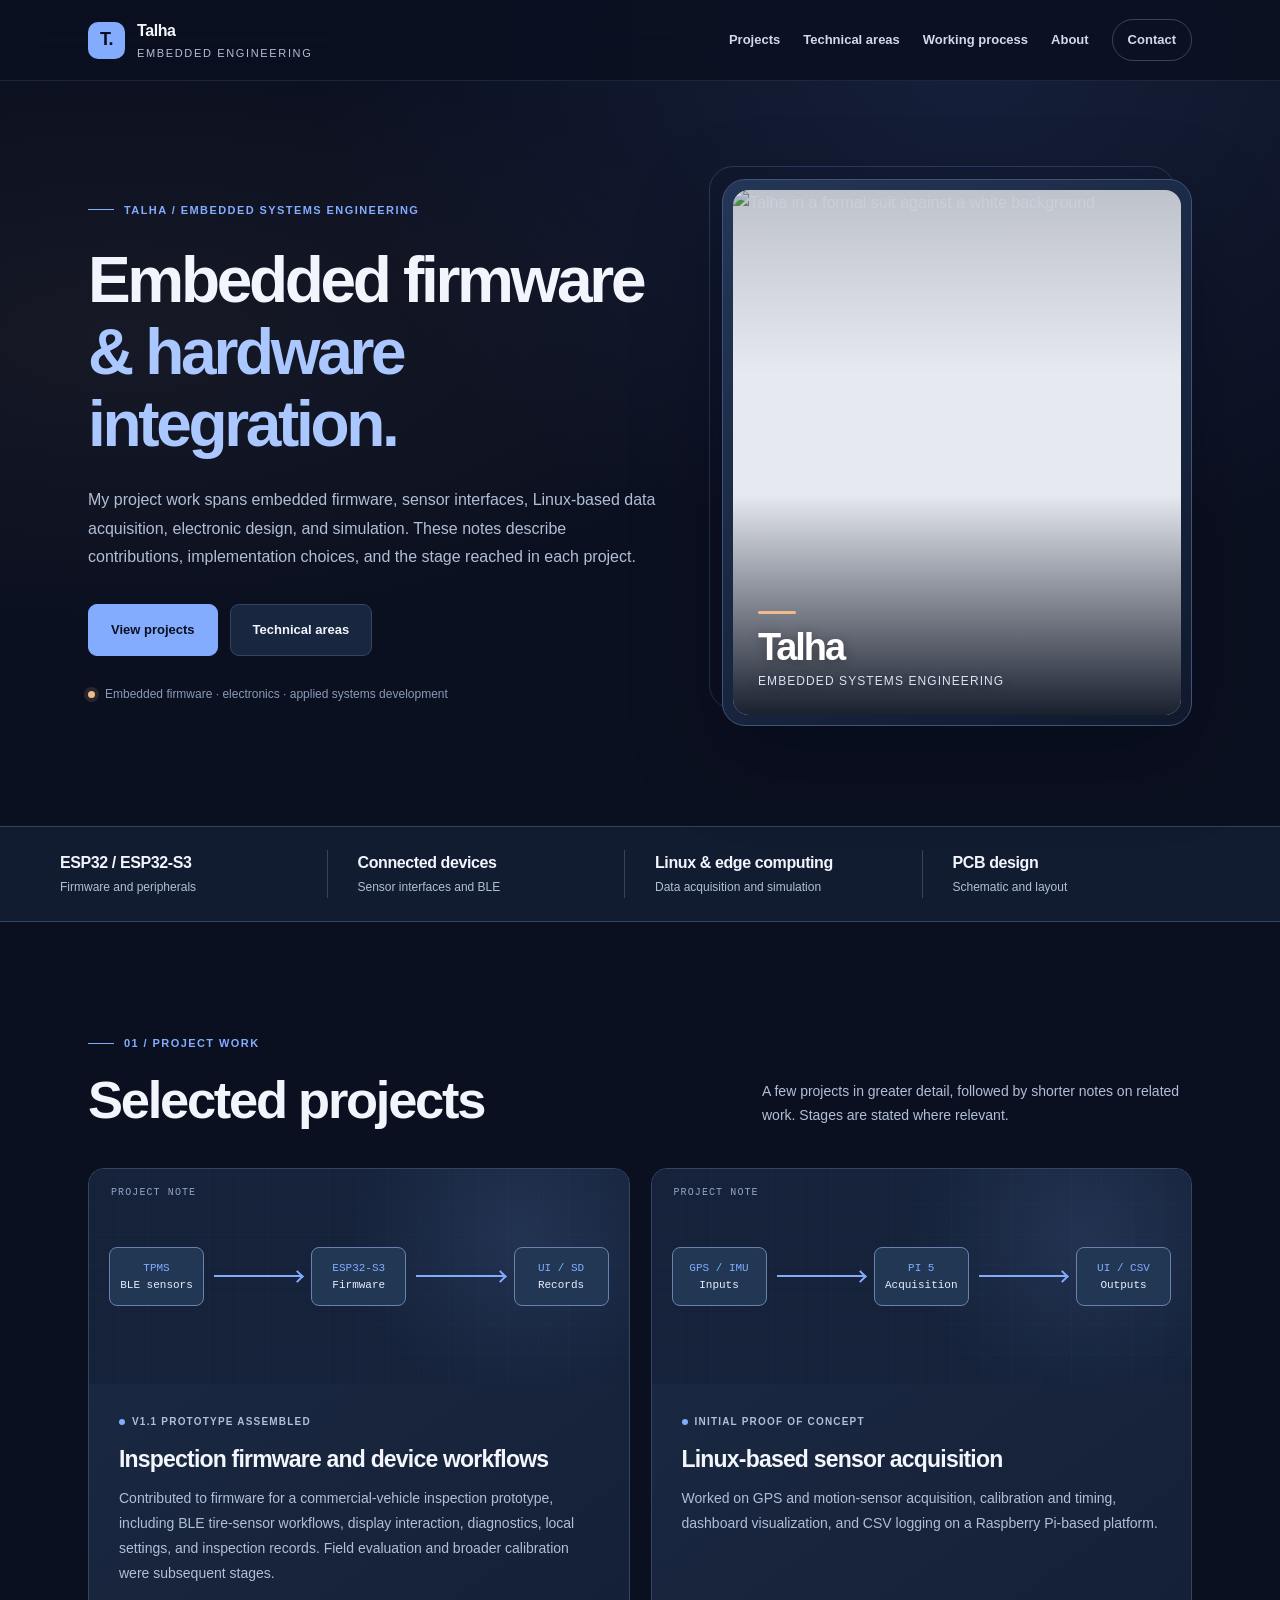
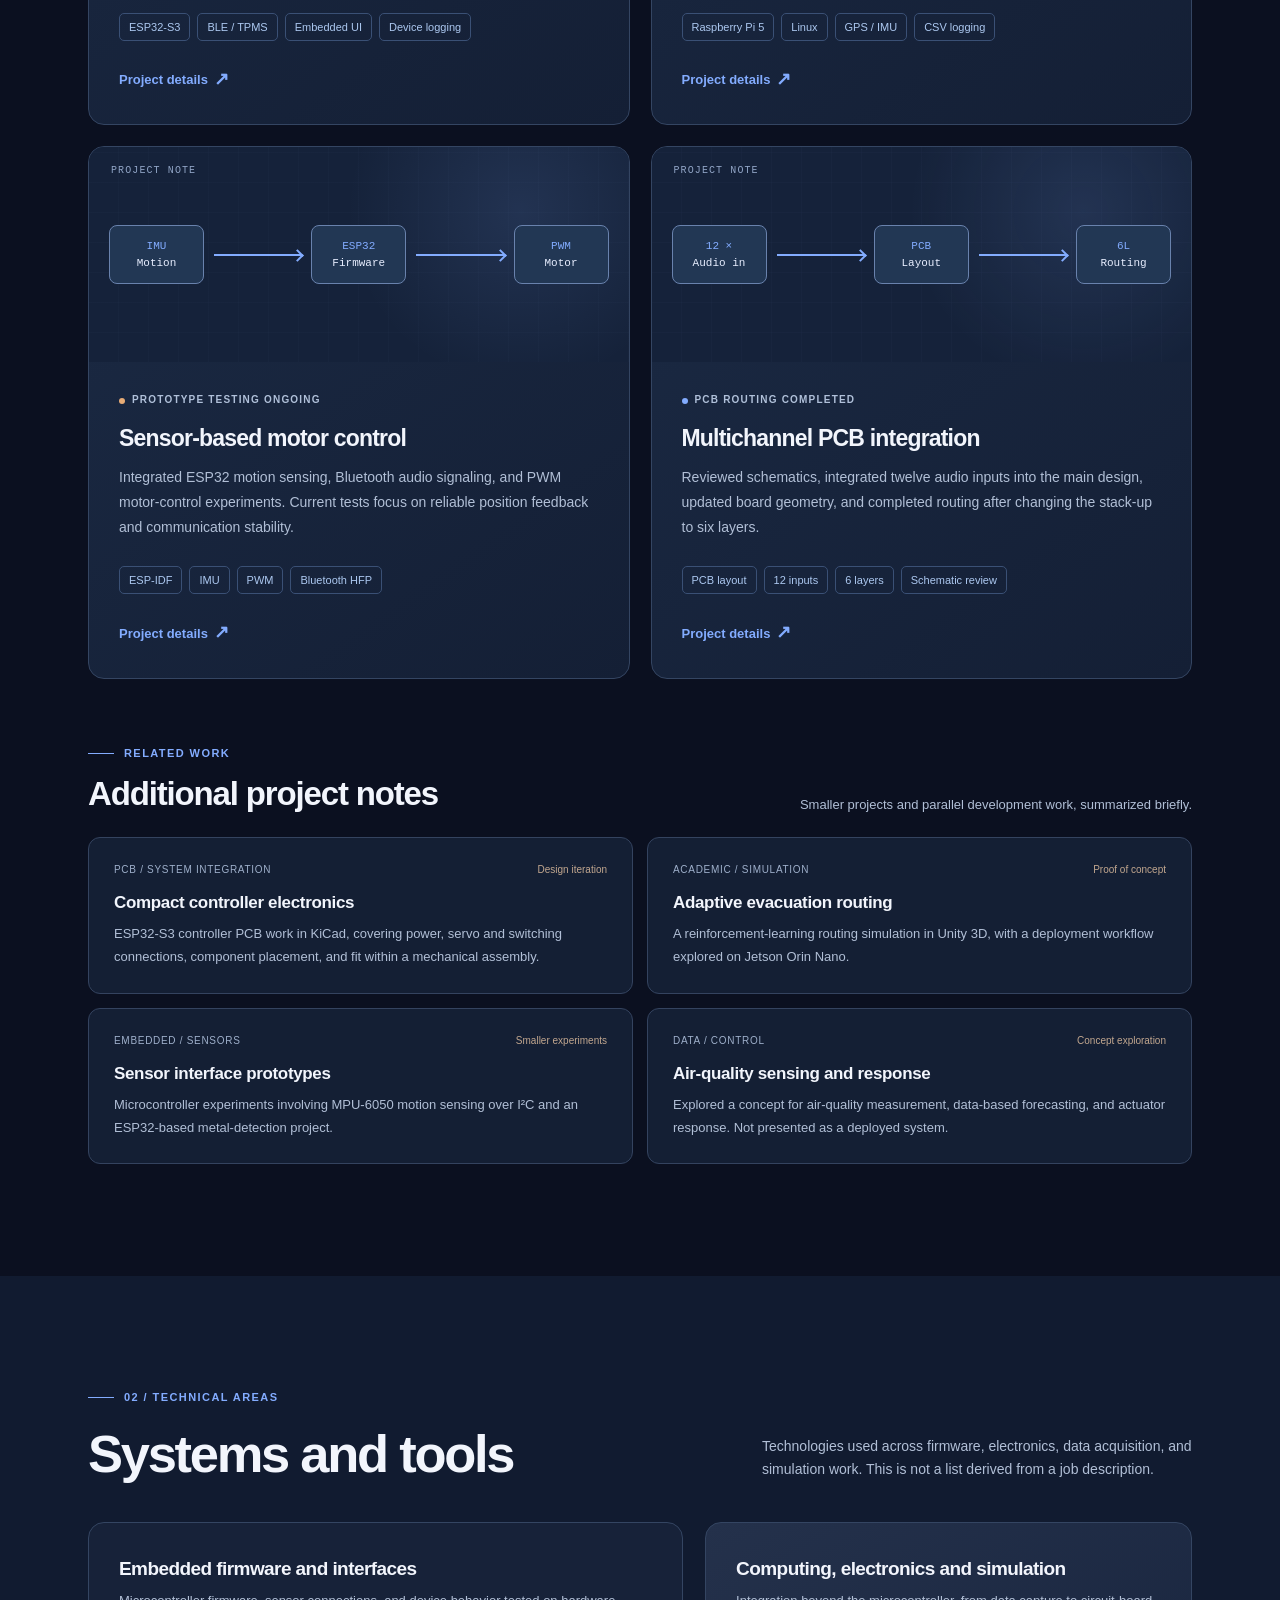
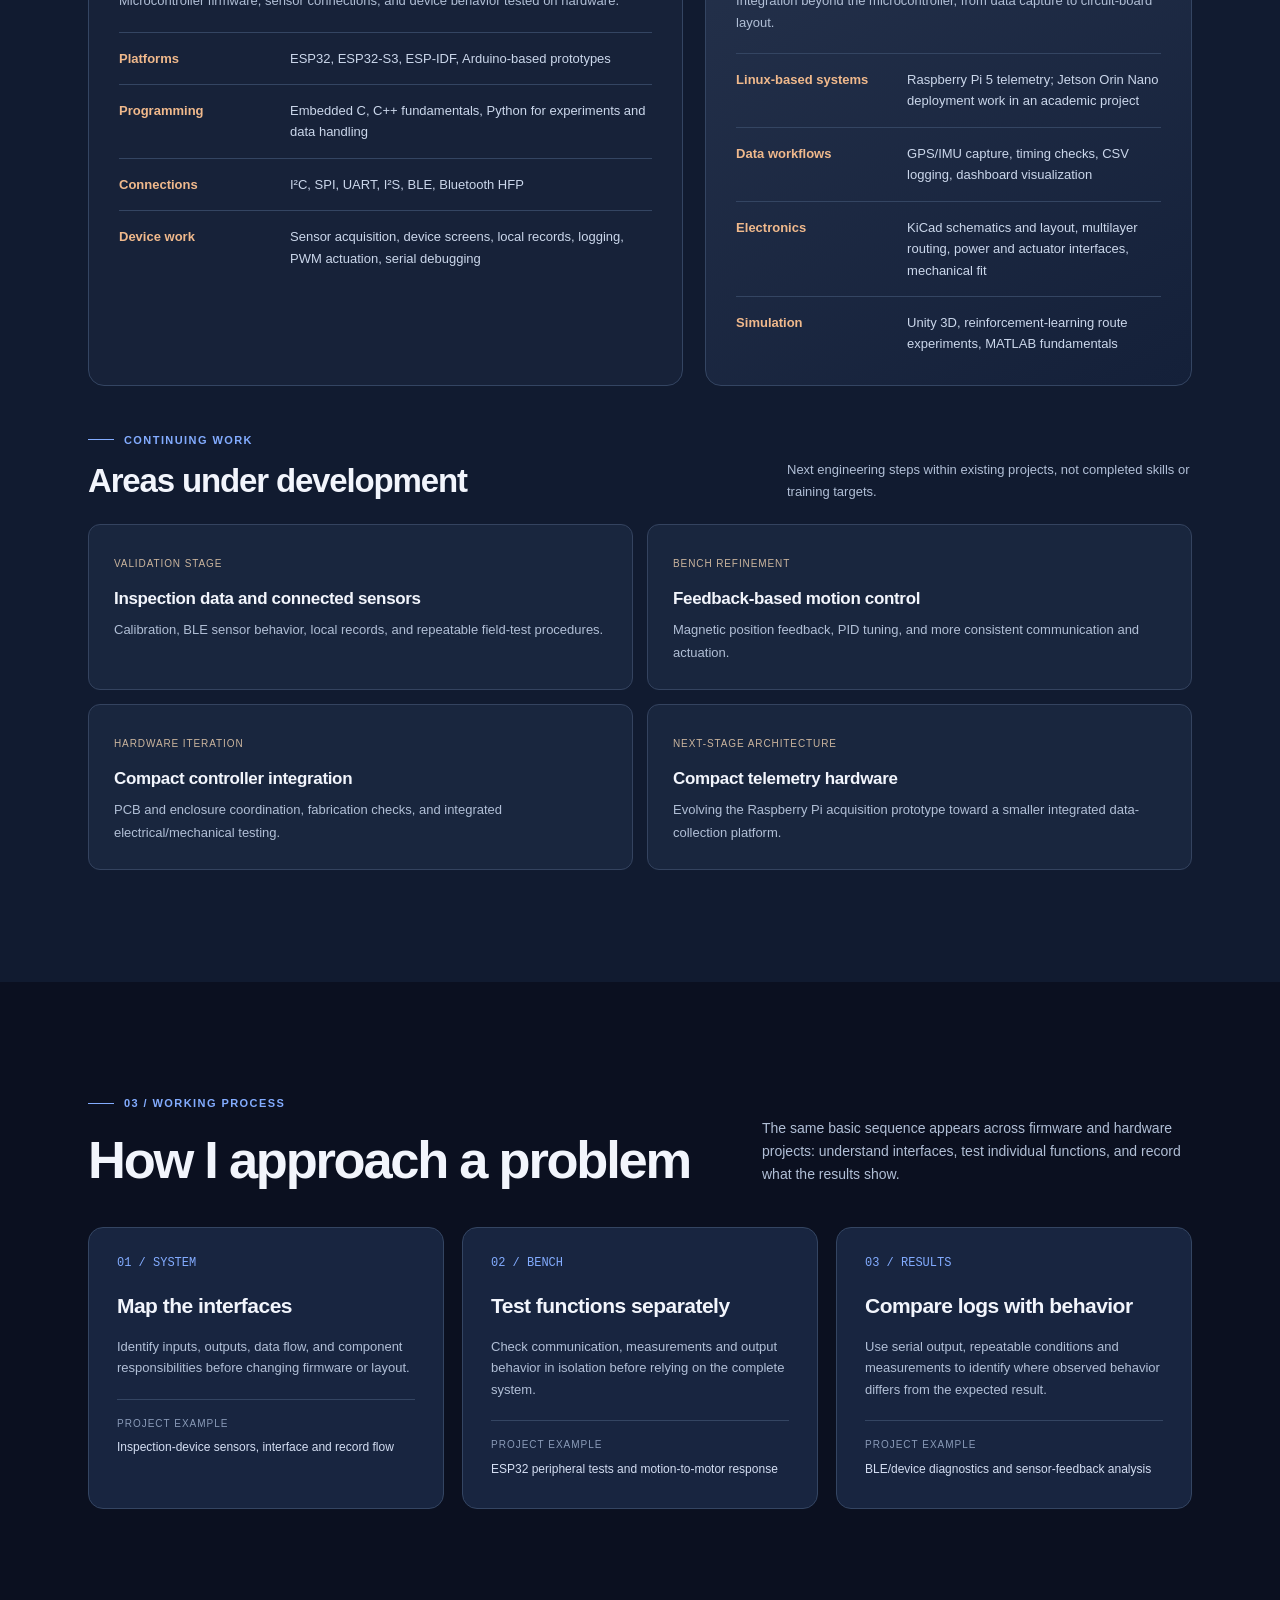
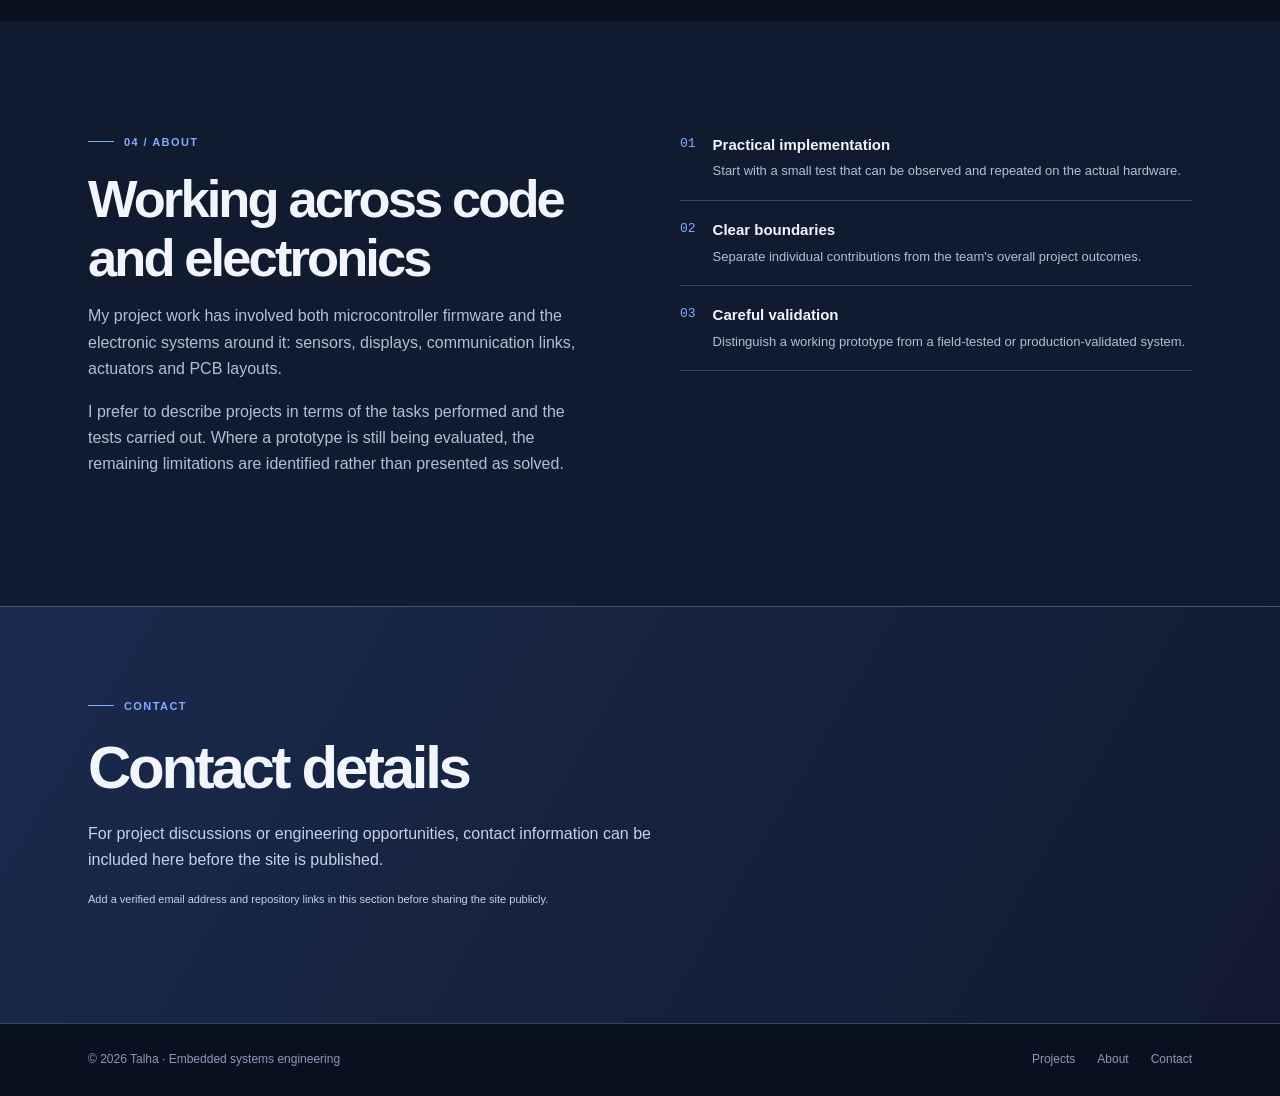
==== index.html @ 3db5d138 "Add files via upload" ====
<!DOCTYPE html><html lang="en"><head><meta charset="utf-8"/><meta name="viewport" content="width=device-width,initial-scale=1"/><meta name="theme-color" content="#0b1020"/><meta name="description" content="Selected project work in embedded firmware, connected sensing, electronics, telemetry, and simulation."/><title>Talha | Embedded Systems Engineering</title><link href="styles.css" rel="stylesheet"/><script defer src="script.js"></script></head><body><a class="skip-link" href="#main">Skip to content</a><header class="site-header"><nav class="container nav" aria-label="Main navigation">
  <a class="brand" href="index.html"><span class="brand-mark">T.</span><span>Talha <small>Embedded Engineering</small></span></a>
  <button class="menu-btn" aria-label="Toggle navigation" aria-expanded="false" data-menu-button>Menu ☰</button>
  <div class="nav-links" data-nav-links><a href="index.html#projects">Projects</a><a href="index.html#skills">Technical areas</a><a href="index.html#methods">Working process</a><a href="index.html#about">About</a><a class="nav-cta" href="index.html#contact">Contact</a></div>
</nav></header>
<main id="main">
<section class="hero"><div class="container hero-grid"><div class="hero-copy">
 <div class="eyebrow">Talha / Embedded Systems Engineering</div>
 <h1>Embedded firmware <em>&amp; hardware integration.</em></h1>
 <p>My project work spans embedded firmware, sensor interfaces, Linux-based data acquisition, electronic design, and simulation. These notes describe contributions, implementation choices, and the stage reached in each project.</p>
 <div class="hero-actions"><a class="btn btn-primary" href="#projects">View projects</a><a class="btn btn-secondary" href="#skills">Technical areas</a></div>
 <div class="hero-note">Embedded firmware · electronics · applied systems development</div>
</div><figure aria-label="Portrait of Talha" class="hero-portrait"><div class="hero-portrait-frame">
 <img alt="Talha in a formal suit against a white background" decoding="async" fetchpriority="high" height="1254" src="assets/talha-portrait.webp" width="1254"/>
 <figcaption class="hero-portrait-caption"><span aria-hidden="true" class="hero-portrait-rule"></span><span class="hero-portrait-name">Talha</span><span class="hero-portrait-role">Embedded Systems Engineering</span></figcaption>
</div></figure></div></section>
<section class="strip"><div class="container strip-grid">
 <div><strong>ESP32 / ESP32-S3</strong>Firmware and peripherals</div>
 <div><strong>Connected devices</strong>Sensor interfaces and BLE</div>
 <div><strong>Linux &amp; edge computing</strong>Data acquisition and simulation</div>
 <div><strong>PCB design</strong>Schematic and layout</div>
</div></section>
<section class="section" id="projects"><div class="container"><div class="section-heading"><div><div class="eyebrow">01 / Project work</div><h2 class="section-title">Selected projects</h2></div><p class="section-intro">A few projects in greater detail, followed by shorter notes on related work. Stages are stated where relevant.</p></div><div class="project-grid">
<article class="project-card"><div class="project-art" aria-hidden="true"><div class="art-flow"><div class="node"><b>TPMS</b>BLE sensors</div><div class="wire"></div><div class="node"><b>ESP32-S3</b>Firmware</div><div class="wire"></div><div class="node"><b>UI / SD</b>Records</div></div></div><div class="project-content"><div class="status done">V1.1 prototype assembled</div><h3>Inspection firmware and device workflows</h3><p>Contributed to firmware for a commercial-vehicle inspection prototype, including BLE tire-sensor workflows, display interaction, diagnostics, local settings, and inspection records. Field evaluation and broader calibration were subsequent stages.</p><div class="tags"><span>ESP32-S3</span><span>BLE / TPMS</span><span>Embedded UI</span><span>Device logging</span></div><a class="project-link" href="project-01.html">Project details</a></div></article><article class="project-card"><div class="project-art" aria-hidden="true"><div class="art-flow"><div class="node"><b>GPS / IMU</b>Inputs</div><div class="wire"></div><div class="node"><b>PI 5</b>Acquisition</div><div class="wire"></div><div class="node"><b>UI / CSV</b>Outputs</div></div></div><div class="project-content"><div class="status done">Initial proof of concept</div><h3>Linux-based sensor acquisition</h3><p>Worked on GPS and motion-sensor acquisition, calibration and timing, dashboard visualization, and CSV logging on a Raspberry Pi-based platform.</p><div class="tags"><span>Raspberry Pi 5</span><span>Linux</span><span>GPS / IMU</span><span>CSV logging</span></div><a class="project-link" href="project-02.html">Project details</a></div></article><article class="project-card"><div class="project-art" aria-hidden="true"><div class="art-flow"><div class="node"><b>IMU</b>Motion</div><div class="wire"></div><div class="node"><b>ESP32</b>Firmware</div><div class="wire"></div><div class="node"><b>PWM</b>Motor</div></div></div><div class="project-content"><div class="status">Prototype testing ongoing</div><h3>Sensor-based motor control</h3><p>Integrated ESP32 motion sensing, Bluetooth audio signaling, and PWM motor-control experiments. Current tests focus on reliable position feedback and communication stability.</p><div class="tags"><span>ESP-IDF</span><span>IMU</span><span>PWM</span><span>Bluetooth HFP</span></div><a class="project-link" href="project-03.html">Project details</a></div></article><article class="project-card"><div class="project-art" aria-hidden="true"><div class="art-flow"><div class="node"><b>12 ×</b>Audio in</div><div class="wire"></div><div class="node"><b>PCB</b>Layout</div><div class="wire"></div><div class="node"><b>6L</b>Routing</div></div></div><div class="project-content"><div class="status done">PCB routing completed</div><h3>Multichannel PCB integration</h3><p>Reviewed schematics, integrated twelve audio inputs into the main design, updated board geometry, and completed routing after changing the stack-up to six layers.</p><div class="tags"><span>PCB layout</span><span>12 inputs</span><span>6 layers</span><span>Schematic review</span></div><a class="project-link" href="project-04.html">Project details</a></div></article></div>
<div class="other-work-heading">
  <div><div class="eyebrow">Related work</div><h3>Additional project notes</h3></div>
  <p>Smaller projects and parallel development work, summarized briefly.</p>
</div>
<div class="other-work-grid">
  <article class="other-work-card"><div class="other-top"><span>PCB / SYSTEM INTEGRATION</span><span>Design iteration</span></div><h4>Compact controller electronics</h4><p>ESP32-S3 controller PCB work in KiCad, covering power, servo and switching connections, component placement, and fit within a mechanical assembly.</p></article>
  <article class="other-work-card"><div class="other-top"><span>ACADEMIC / SIMULATION</span><span>Proof of concept</span></div><h4>Adaptive evacuation routing</h4><p>A reinforcement-learning routing simulation in Unity 3D, with a deployment workflow explored on Jetson Orin Nano.</p></article>
  <article class="other-work-card"><div class="other-top"><span>EMBEDDED / SENSORS</span><span>Smaller experiments</span></div><h4>Sensor interface prototypes</h4><p>Microcontroller experiments involving MPU-6050 motion sensing over I²C and an ESP32-based metal-detection project.</p></article>
  <article class="other-work-card"><div class="other-top"><span>DATA / CONTROL</span><span>Concept exploration</span></div><h4>Air-quality sensing and response</h4><p>Explored a concept for air-quality measurement, data-based forecasting, and actuator response. Not presented as a deployed system.</p></article>
</div></div></section>
<section class="section alt" id="skills"><div class="container">
<div class="section-heading"><div><div class="eyebrow">02 / Technical areas</div><h2 class="section-title">Systems and tools</h2></div><p class="section-intro">Technologies used across firmware, electronics, data acquisition, and simulation work. This is not a list derived from a job description.</p></div>
<div class="skill-layout">
  <div class="skill-panel"><h3>Embedded firmware and interfaces</h3><p>Microcontroller firmware, sensor connections, and device behavior tested on hardware.</p><div class="skill-rows">
    <div class="skill-row"><div class="skill-label">Platforms</div><div class="skill-desc">ESP32, ESP32-S3, ESP-IDF, Arduino-based prototypes</div></div>
    <div class="skill-row"><div class="skill-label">Programming</div><div class="skill-desc">Embedded C, C++ fundamentals, Python for experiments and data handling</div></div>
    <div class="skill-row"><div class="skill-label">Connections</div><div class="skill-desc">I²C, SPI, UART, I²S, BLE, Bluetooth HFP</div></div>
    <div class="skill-row"><div class="skill-label">Device work</div><div class="skill-desc">Sensor acquisition, device screens, local records, logging, PWM actuation, serial debugging</div></div>
  </div></div>
  <div class="skill-panel accent"><h3>Computing, electronics and simulation</h3><p>Integration beyond the microcontroller, from data capture to circuit-board layout.</p><div class="skill-rows">
    <div class="skill-row"><div class="skill-label">Linux-based systems</div><div class="skill-desc">Raspberry Pi 5 telemetry; Jetson Orin Nano deployment work in an academic project</div></div>
    <div class="skill-row"><div class="skill-label">Data workflows</div><div class="skill-desc">GPS/IMU capture, timing checks, CSV logging, dashboard visualization</div></div>
    <div class="skill-row"><div class="skill-label">Electronics</div><div class="skill-desc">KiCad schematics and layout, multilayer routing, power and actuator interfaces, mechanical fit</div></div>
    <div class="skill-row"><div class="skill-label">Simulation</div><div class="skill-desc">Unity 3D, reinforcement-learning route experiments, MATLAB fundamentals</div></div>
  </div></div>
</div>
<div class="focus-heading"><div><div class="eyebrow">Continuing work</div><h3>Areas under development</h3></div><p>Next engineering steps within existing projects, not completed skills or training targets.</p></div>
<div class="focus-grid">
  <div class="focus-item"><span class="focus-state">Validation stage</span><h4>Inspection data and connected sensors</h4><p>Calibration, BLE sensor behavior, local records, and repeatable field-test procedures.</p></div>
  <div class="focus-item"><span class="focus-state">Bench refinement</span><h4>Feedback-based motion control</h4><p>Magnetic position feedback, PID tuning, and more consistent communication and actuation.</p></div>
  <div class="focus-item"><span class="focus-state">Hardware iteration</span><h4>Compact controller integration</h4><p>PCB and enclosure coordination, fabrication checks, and integrated electrical/mechanical testing.</p></div>
  <div class="focus-item"><span class="focus-state">Next-stage architecture</span><h4>Compact telemetry hardware</h4><p>Evolving the Raspberry Pi acquisition prototype toward a smaller integrated data-collection platform.</p></div>
</div>
</div></section>
<section class="section" id="methods"><div class="container"><div class="section-heading"><div><div class="eyebrow">03 / Working process</div><h2 class="section-title">How I approach a problem</h2></div><p class="section-intro">The same basic sequence appears across firmware and hardware projects: understand interfaces, test individual functions, and record what the results show.</p></div><div class="roadmap">
<article class="roadmap-card"><div class="step">01 / SYSTEM</div><h3>Map the interfaces</h3><p>Identify inputs, outputs, data flow, and component responsibilities before changing firmware or layout.</p><div class="deliverable"><span>Project example</span>Inspection-device sensors, interface and record flow</div></article>
<article class="roadmap-card"><div class="step">02 / BENCH</div><h3>Test functions separately</h3><p>Check communication, measurements and output behavior in isolation before relying on the complete system.</p><div class="deliverable"><span>Project example</span>ESP32 peripheral tests and motion-to-motor response</div></article>
<article class="roadmap-card"><div class="step">03 / RESULTS</div><h3>Compare logs with behavior</h3><p>Use serial output, repeatable conditions and measurements to identify where observed behavior differs from the expected result.</p><div class="deliverable"><span>Project example</span>BLE/device diagnostics and sensor-feedback analysis</div></article>
</div></div></section>
<section class="section alt" id="about"><div class="container about-grid"><div><div class="eyebrow">04 / About</div><h2 class="section-title">Working across code and electronics</h2><p>My project work has involved both microcontroller firmware and the electronic systems around it: sensors, displays, communication links, actuators and PCB layouts.</p><p>I prefer to describe projects in terms of the tasks performed and the tests carried out. Where a prototype is still being evaluated, the remaining limitations are identified rather than presented as solved.</p></div><div class="principles">
<div class="principle"><div class="number">01</div><div><h4>Practical implementation</h4><p>Start with a small test that can be observed and repeated on the actual hardware.</p></div></div>
<div class="principle"><div class="number">02</div><div><h4>Clear boundaries</h4><p>Separate individual contributions from the team's overall project outcomes.</p></div></div>
<div class="principle"><div class="number">03</div><div><h4>Careful validation</h4><p>Distinguish a working prototype from a field-tested or production-validated system.</p></div></div>
</div></div></section>
<section class="contact" id="contact"><div class="container contact-inner"><div><div class="eyebrow">Contact</div><h2>Contact details</h2><p>For project discussions or engineering opportunities, contact information can be included here before the site is published.</p><p class="fineprint">Add a verified email address and repository links in this section before sharing the site publicly.</p></div></div></section>
</main>
<footer class="site-footer"><div class="container footer-grid"><span>© <span id="year">2026</span> Talha · Embedded systems engineering</span><div class="footer-links"><a href="index.html#projects">Projects</a><a href="index.html#about">About</a><a href="index.html#contact">Contact</a></div></div></footer><script>document.getElementById('year').textContent=new Date().getFullYear()</script></body></html>
---- styles.css ----
:root{--bg:#0b1020;--bg2:#10182b;--panel:#172239;--panel2:#1d2b44;--border:#344562;--ink:#f2f5fc;--muted:#b1bfd6;--soft:#899ab7;--accent:#83acff;--accent2:#f0b98c;--warm:#e8ac76;--max:1160px;--radius:18px;--shadow:0 25px 70px rgba(0,0,0,.22)}*{box-sizing:border-box}html{scroll-behavior:smooth}body{margin:0;background:var(--bg);color:var(--ink);font-family:Inter,ui-sans-serif,-apple-system,BlinkMacSystemFont,'Segoe UI',sans-serif;line-height:1.65;-webkit-font-smoothing:antialiased}body:before{content:"";position:absolute;top:0;left:0;width:100%;height:840px;background:radial-gradient(ellipse at 80% 8%,rgba(131,172,255,.10),transparent 45%),radial-gradient(ellipse at 5% 35%,rgba(240,185,140,.05),transparent 40%);pointer-events:none}a{color:inherit;text-decoration:none}a:hover{color:var(--accent)}button{font:inherit}::selection{background:#83acff;color:#0b1020}.container{max-width:var(--max);padding:0 28px;margin:auto}.skip-link{position:absolute;left:16px;top:-50px;background:var(--accent);color:var(--bg);padding:8px 12px;z-index:50}.skip-link:focus{top:12px}.site-header{position:sticky;top:0;z-index:20;backdrop-filter:blur(20px);background:rgba(11,16,32,.88);border-bottom:1px solid rgba(120,155,160,.16)}.nav{display:flex;align-items:center;justify-content:space-between;min-height:80px;gap:20px}.brand{display:inline-flex;gap:12px;align-items:center;font-weight:700;letter-spacing:-.025em}.brand-mark{width:37px;height:37px;background:var(--accent);color:var(--bg);border-radius:10px;display:grid;place-items:center;font-size:18px;font-weight:800}.brand small{display:block;font-size:11px;color:var(--muted);text-transform:uppercase;letter-spacing:.15em;font-weight:500}.nav-links{display:flex;align-items:center;gap:30px;color:#cfdaed;font-size:13px;font-weight:600}.nav-links a{position:relative}.nav-links a::after{content:"";position:absolute;bottom:-7px;left:0;width:0;height:1px;background:var(--accent);transition:.2s}.nav-links a:hover::after{width:100%}.nav-cta{padding:9px 15px!important;border:1px solid var(--border);border-radius:50px}.nav-cta:after{display:none}.menu-btn{display:none;background:none;color:var(--ink);border:1px solid var(--border);border-radius:9px;padding:8px 12px}.eyebrow{display:flex;gap:10px;align-items:center;color:var(--accent);font-size:11px;letter-spacing:.19em;text-transform:uppercase;font-weight:800}.eyebrow:before{content:"";height:1px;width:26px;background:var(--accent)}.hero{padding:108px 0 104px;position:relative}.hero-grid{display:grid;grid-template-columns:1.12fr .88fr;gap:58px;align-items:center}.hero h1{font-size:clamp(48px,6.2vw,78px);line-height:1.08;letter-spacing:-.068em;margin:25px 0}.hero h1 em{font-style:normal;color:var(--accent)}.hero p{font-size:17px;max-width:600px;color:var(--muted);line-height:1.85}.hero-actions{display:flex;gap:12px;flex-wrap:wrap;margin-top:32px}.btn{display:inline-flex;align-items:center;justify-content:center;gap:11px;padding:14px 22px;border-radius:9px;font-size:13px;font-weight:750;border:1px solid var(--border);transition:transform .2s,background .2s,color .2s;cursor:pointer}.btn:hover{transform:translateY(-2px)}.btn-primary{background:var(--accent);color:#0b1020;border-color:var(--accent)}.btn-primary:hover{background:#abc6ff;color:#0b1020}.btn-secondary{color:var(--ink);background:#192640}.btn-secondary:hover{background:#263653;color:var(--ink)}.hero-note{color:var(--soft);font-size:12px;margin-top:29px;display:flex;gap:10px;align-items:center}.pulse-dot{height:7px;width:7px;background:var(--accent);border-radius:50%;box-shadow:0 0 0 5px rgba(131,172,255,.09)}.console{border:1px solid #354764;background:linear-gradient(145deg,#1a2944,#0d1528);border-radius:18px;overflow:hidden;box-shadow:var(--shadow);transform:rotate(1.3deg)}.console-bar{display:flex;align-items:center;justify-content:space-between;padding:13px 18px;border-bottom:1px solid #293b58;color:#9eaecc;font-size:11px;letter-spacing:.06em}.console-dots{display:flex;gap:6px}.console-dots span{display:block;width:7px;height:7px;border-radius:50%;background:#556681}.console-dots span:first-child{background:#efaa99}.console-dots span:nth-child(2){background:#eacb8a}.console-dots span:last-child{background:#87c2f4}.console-body{padding:27px 26px 30px;font-family:'SFMono-Regular',Consolas,'Liberation Mono',monospace;font-size:12px;line-height:2.1;color:#d0e5e1;min-height:365px}.console-body .green{color:var(--accent)}.console-body .blue{color:var(--accent2)}.console-body .dim{color:#8499bb}.signal{height:80px;width:100%;margin-top:18px}.signal path{fill:none;stroke:#83acff;stroke-width:2;stroke-linecap:round;stroke-linejoin:round;stroke-dasharray:600;stroke-dashoffset:0}.console-footer{font:11px 'SFMono-Regular',Consolas,monospace;color:var(--muted);border-top:1px solid #293b58;padding:15px 24px}.strip{border-top:1px solid var(--border);border-bottom:1px solid var(--border);background:#111c31}.strip-grid{display:grid;grid-template-columns:repeat(4,1fr);padding:23px 0;gap:30px}.strip-grid div{font-size:12px;color:var(--muted);border-right:1px solid var(--border)}.strip-grid div:last-child{border:0}.strip-grid strong{display:block;color:var(--ink);font-size:16px;letter-spacing:-.025em;margin-bottom:2px}.section{padding:112px 0}.section.alt{background:#111b30}.section-heading{display:flex;justify-content:space-between;gap:24px;align-items:end;margin-bottom:38px}.section-title{font-size:clamp(35px,4.1vw,53px);line-height:1.13;letter-spacing:-.055em;margin:18px 0 0}.section-intro{max-width:430px;color:var(--muted);font-size:14px;margin:0 0 3px}.project-grid{display:grid;grid-template-columns:repeat(2,1fr);gap:21px}.project-card{background:linear-gradient(145deg,#1b2a44,#141f35);border:1px solid var(--border);border-radius:16px;overflow:hidden;display:flex;flex-direction:column;min-width:0;transition:transform .25s,border-color .25s}.project-card:hover{border-color:#809dd0;transform:translateY(-4px)}.project-art{height:215px;padding:20px;display:flex;flex-direction:column;justify-content:center;align-items:center;position:relative;overflow:hidden;background:radial-gradient(circle at 80% 30%,rgba(131,172,255,.09),transparent 35%),repeating-linear-gradient(0deg,transparent 0px,transparent 29px,rgba(160,207,194,.04) 30px),repeating-linear-gradient(90deg,transparent 0px,transparent 29px,rgba(160,207,194,.04) 30px),#15223a}.project-art:after{content:'CASE STUDY';position:absolute;top:18px;left:22px;font:10px Consolas,monospace;letter-spacing:.16em;color:#91a5c6}.art-flow{display:flex;align-items:center;gap:10px;justify-content:center;width:100%}.node{min-width:95px;padding:14px 10px;background:#223754;border:1px solid #6982ad;border-radius:8px;color:#e8eeff;text-align:center;font:11px Consolas,monospace}.node b{display:block;color:var(--accent);margin-bottom:5px;font-weight:500}.wire{flex:1;height:2px;min-width:20px;background:var(--accent);position:relative}.wire:after{content:'';position:absolute;right:-1px;top:-3px;width:7px;height:7px;transform:rotate(45deg);border-right:2px solid var(--accent);border-top:2px solid var(--accent)}.node-stack{display:flex;flex-direction:column;gap:10px;align-items:center}.project-content{padding:30px;flex:1;display:flex;flex-direction:column}.status{display:inline-flex;align-items:center;gap:7px;font-size:10px;font-weight:700;letter-spacing:.12em;text-transform:uppercase;color:#b0c0d9}.status:before{content:'';height:6px;width:6px;background:var(--warm);border-radius:50%}.status.done:before{background:var(--accent)}.project-content h3{font-size:24px;letter-spacing:-.035em;line-height:1.25;margin:15px 0 12px}.project-content p{font-size:14px;color:var(--muted);line-height:1.8;margin:0 0 17px}.tags{display:flex;flex-wrap:wrap;gap:7px;margin-top:auto;padding-top:9px}.tags span{font-size:11px;border:1px solid #3a5075;color:#acc8f0;padding:4px 9px;border-radius:5px}.project-link{display:inline-flex;align-items:center;gap:6px;font-size:13px;font-weight:750;color:var(--accent);margin-top:24px}.project-link:after{content:'↗';font-size:18px}.skill-layout{display:grid;grid-template-columns:1.1fr .9fr;gap:22px}.skill-panel{background:var(--panel);border:1px solid var(--border);border-radius:16px;padding:30px}.skill-panel h3{font-size:19px;letter-spacing:-.03em;margin:0 0 6px}.skill-panel p{color:var(--muted);font-size:13px;margin:0 0 20px}.skill-rows{display:grid;gap:15px}.skill-row{display:grid;grid-template-columns:155px 1fr;gap:16px;padding-top:15px;border-top:1px solid var(--border);font-size:13px}.skill-row .skill-label{color:var(--accent2);font-weight:650}.skill-row .skill-desc{color:#cbd7eb}.skill-panel.accent{background:linear-gradient(150deg,#24314b,#142039)}.skill-panel.accent .skill-rows{margin-top:14px}.notice{background:#222d48;border-left:2px solid var(--accent2);padding:16px 18px;color:#c0cce2;font-size:13px;line-height:1.75;margin-top:22px}.roadmap{display:grid;grid-template-columns:repeat(3,1fr);gap:18px}.roadmap-card{border:1px solid var(--border);border-radius:15px;padding:28px;background:#182540}.roadmap-card .step{font:12px Consolas,monospace;color:var(--accent);padding-bottom:19px}.roadmap-card h3{font-size:21px;margin:0 0 12px;letter-spacing:-.025em}.roadmap-card p{color:var(--muted);font-size:13px;margin:0 0 20px}.deliverable{border-top:1px solid var(--border);padding-top:16px;font-size:12px;color:#d4def2}.deliverable span{display:block;color:var(--soft);font-size:10px;letter-spacing:.1em;text-transform:uppercase;margin-bottom:6px}.roadmap-note{font-size:12px;color:var(--muted);margin-top:18px}.about-grid{display:grid;grid-template-columns:1fr 1fr;gap:80px;align-items:start}.about-grid p{color:var(--muted)}.principles{display:grid;gap:17px}.principle{display:flex;gap:17px;padding-bottom:18px;border-bottom:1px solid var(--border)}.principle .number{font:13px Consolas,monospace;color:var(--accent);padding-top:3px}.principle h4{margin:0 0 3px;font-size:15px}.principle p{margin:0;font-size:13px;color:var(--muted)}.contact{padding:90px 0 104px;background:linear-gradient(130deg,#202d4c,#101a30);border-top:1px solid #425576}.contact-inner{display:flex;justify-content:space-between;align-items:end;gap:40px}.contact h2{font-size:clamp(38px,5vw,60px);line-height:1.1;letter-spacing:-.055em;max-width:660px;margin:20px 0}.contact p{color:#c4d2e9;max-width:610px}.contact-actions{display:flex;gap:12px;flex-wrap:wrap}.site-footer{border-top:1px solid var(--border);padding:26px 0;color:var(--soft);font-size:12px}.footer-grid{display:flex;justify-content:space-between;gap:20px}.footer-links{display:flex;gap:22px}.fineprint{font-size:11px;color:#91a2bf}.breadcrumbs{font-size:12px;padding-top:42px;color:var(--muted)}.breadcrumbs a{color:var(--accent)}.case-hero{padding:45px 0 54px;border-bottom:1px solid var(--border)}.case-hero h1{font-size:clamp(42px,6vw,72px);max-width:900px;line-height:1.08;letter-spacing:-.065em;margin:22px 0}.case-hero .lede{max-width:740px;color:var(--muted);font-size:18px}.case-meta{display:flex;gap:32px;flex-wrap:wrap;margin-top:30px}.case-meta div{border-left:1px solid #536b93;padding-left:14px}.case-meta small{font-size:10px;letter-spacing:.14em;color:var(--soft);text-transform:uppercase;display:block}.case-meta strong{font-size:13px;display:block;font-weight:600;margin-top:3px}.case-body{display:grid;grid-template-columns:minmax(0,1fr) 290px;gap:66px;padding-top:70px;padding-bottom:110px}.case-body main h2{font-size:27px;letter-spacing:-.035em;margin:40px 0 10px}.case-body main h2:first-child{margin-top:0}.case-body main p,.case-body main li{font-size:15px;color:#c5d1e7;line-height:1.86}.case-body main ul{padding-left:22px}.case-sidebar{align-self:start;position:sticky;top:110px;background:#17253e;border:1px solid var(--border);border-radius:13px;padding:23px}.case-sidebar h3{margin:0 0 16px;font-size:16px}.case-sidebar .fact{border-top:1px solid var(--border);padding:13px 0;font-size:12px}.case-sidebar .fact small{display:block;color:var(--soft);text-transform:uppercase;letter-spacing:.1em;font-size:10px;margin-bottom:5px}.case-sidebar .fact span{color:#d9e5f8}.case-diagram{display:flex;align-items:center;gap:6px;padding:26px 20px;background:#182844;border:1px solid var(--border);border-radius:12px;margin:25px 0;overflow-x:auto}.case-diagram .node{min-width:113px}.case-callout{padding:18px 22px;border-left:2px solid var(--accent);background:#1f3050;color:#d2def1;margin:28px 0;font-size:14px}.back-next{display:flex;justify-content:space-between;gap:20px;border-top:1px solid var(--border);margin-top:50px;padding-top:25px;font-size:13px;color:var(--accent)}.muted{color:var(--muted)}@media(max-width:950px){.hero-grid{grid-template-columns:1fr}.hero{padding:75px 0}.console{max-width:620px;transform:none}.skill-layout,.about-grid{grid-template-columns:1fr;gap:20px}.case-body{grid-template-columns:1fr;gap:20px}.case-sidebar{position:static;order:-1}.roadmap{grid-template-columns:1fr 1fr}}@media(max-width:680px){.container{padding:0 20px}.nav{min-height:70px}.menu-btn{display:block}.nav-links{position:absolute;top:70px;left:0;right:0;display:none;flex-direction:column;align-items:stretch;gap:0;background:#17233c;padding:12px 22px 24px;border-bottom:1px solid var(--border)}.nav-links.open{display:flex}.nav-links a{padding:10px 0}.nav-cta{margin-top:7px;text-align:center}.hero{padding:65px 0 70px}.hero h1{font-size:47px}.hero p{font-size:15px}.console-body{font-size:10px;min-height:315px;padding:19px}.strip-grid{grid-template-columns:1fr 1fr;gap:22px}.strip-grid div:nth-child(2){border-right:0}.strip-grid strong{font-size:14px}.section{padding:75px 0}.section-heading{display:block}.section-intro{margin-top:17px}.project-grid,.roadmap{grid-template-columns:1fr}.project-content{padding:23px}.project-art{height:183px}.skill-panel{padding:22px}.skill-row{grid-template-columns:1fr;gap:3px}.contact-inner{display:block}.contact-actions{margin-top:26px}.footer-grid{display:block}.footer-links{margin-top:12px}.case-body{padding-top:36px}.case-meta{gap:16px}.case-diagram{flex-direction:column}.case-diagram .wire{width:2px;min-height:26px;flex:none}.case-diagram .wire:after{right:-3px;top:auto;bottom:0;transform:rotate(135deg)}.node{min-width:78px}.art-flow{gap:5px}.art-flow .node{font-size:9px;padding:10px 6px;min-width:70px}.art-flow .wire{min-width:7px}.case-hero{padding:33px 0}.case-hero .lede{font-size:16px}}@media(prefers-reduced-motion:reduce){html{scroll-behavior:auto}*{transition:none!important}}

/* Portfolio refresh: consistent indigo / cobalt / amber design language */
body:before{background:radial-gradient(ellipse at 76% 6%,rgba(88,125,217,.14),transparent 48%),radial-gradient(ellipse at 10% 40%,rgba(240,185,140,.05),transparent 40%)}
.hero{padding-top:98px;padding-bottom:100px}
.hero-grid{grid-template-columns:minmax(0,1.08fr) minmax(0,.92fr);gap:52px}
.hero h1{font-size:clamp(46px,5.5vw,70px);line-height:1.09;letter-spacing:-.06em;max-width:760px}
.hero h1 em{color:var(--accent)}
.hero p{font-size:16px;line-height:1.85;max-width:625px}
.hero-note:before{content:'';display:block;width:7px;height:7px;border-radius:50%;background:var(--accent2);box-shadow:0 0 0 4px rgba(240,185,140,.12)}
.console{transform:none;border-color:#344867;background:linear-gradient(145deg,#192845,#0e172b)}
.console-body .green{color:var(--accent)}
.console-body .blue{color:var(--accent2)}
.signal path{stroke:var(--accent)}
.project-art{background:radial-gradient(circle at 80% 30%,rgba(131,172,255,.12),transparent 38%),repeating-linear-gradient(0deg,transparent 0px,transparent 29px,rgba(141,171,229,.045) 30px),repeating-linear-gradient(90deg,transparent 0px,transparent 29px,rgba(141,171,229,.045) 30px),#15223a}
.contact{background:linear-gradient(120deg,#1a2a4d,#111a30)}
@media(max-width:950px){.hero-grid{grid-template-columns:1fr}.hero{padding:75px 0}}
@media(max-width:680px){.hero h1{font-size:clamp(40px,10vw,52px)}}


/* Personal portrait in the home page hero */
.hero-portrait{position:relative;width:100%;max-width:470px;margin:0 0 0 auto;padding:10px;border:1px solid #405477;border-radius:23px;background:linear-gradient(145deg,#243657,#10192d);box-shadow:0 30px 85px rgba(2,7,21,.35)}
.hero-portrait::before{content:"";position:absolute;inset:-14px 16px 16px -14px;border-radius:24px;border:1px solid rgba(131,172,255,.22);z-index:-1;pointer-events:none}
.hero-portrait-frame{position:relative;overflow:hidden;border-radius:16px;height:525px;background:#52647f;isolation:isolate}
.hero-portrait-frame img{display:block;width:100%;height:100%;object-fit:cover;object-position:center 42%}
.hero-portrait-frame::after{content:"";position:absolute;z-index:0;inset:0;background:linear-gradient(180deg,rgba(8,16,34,.18),transparent 35%,transparent 58%,rgba(8,15,30,.92) 100%);pointer-events:none}
.hero-portrait-top{position:absolute;top:20px;left:20px;z-index:1;font-size:10px;letter-spacing:.19em;font-weight:800;color:#f2f5fc;background:rgba(13,24,45,.72);padding:9px 12px;border:1px solid rgba(218,228,250,.34);border-radius:6px;backdrop-filter:blur(8px)}
.hero-portrait-caption{position:absolute;bottom:23px;left:25px;right:25px;z-index:1;display:flex;flex-direction:column;gap:3px;text-shadow:0 2px 12px rgba(0,0,0,.3)}
.hero-portrait-rule{display:block;width:38px;height:3px;background:var(--accent2);border-radius:3px;margin-bottom:10px}
.hero-portrait-name{font-size:38px;letter-spacing:-.055em;line-height:1.1;font-weight:750;color:#fff}
.hero-portrait-role{font-size:12px;letter-spacing:.09em;text-transform:uppercase;color:#d9e3f7}
@media(max-width:950px){.hero-portrait{margin:8px auto 0;max-width:460px}}
@media(max-width:680px){.hero-portrait{margin-top:12px;padding:7px;border-radius:20px;max-width:440px}.hero-portrait-frame{height:clamp(330px,98vw,495px);border-radius:14px}.hero-portrait-name{font-size:32px}.hero-portrait-caption{left:20px;bottom:20px}.hero-portrait-top{top:15px;left:15px}}

/* Understated project-led revision */
.hero h1{font-size:clamp(42px,5vw,64px);letter-spacing:-.052em;max-width:730px;line-height:1.13}
.hero h1 em{color:#aac7ff}
.hero p{font-size:16px;line-height:1.8}
.section-heading .section-title{letter-spacing:-.043em}
.project-card:hover{transform:translateY(-2px)}
.project-content h3{font-size:23px}
.project-art:after{content:'PROJECT NOTE';font-size:10px;letter-spacing:.11em}
.eyebrow{font-weight:700;letter-spacing:.13em}
.nav-links{gap:23px}
.hero-portrait-top{display:none}
.hero-portrait-frame{background:#e6e9f0}
.hero-note{font-size:12px}
.evidence-list{padding-left:19px;margin:8px 0 0;color:#c5d2e9;font-size:12px;line-height:1.75}
.evidence-list li{margin-bottom:8px}
@media(max-width:680px){.hero h1{font-size:clamp(38px,9vw,49px)}}


/* Supplemental projects: quieter than primary case studies */
.other-work-heading,.focus-heading{display:flex;justify-content:space-between;align-items:end;gap:28px;margin:65px 0 22px}
.other-work-heading h3,.focus-heading h3{font-size:clamp(25px,2.7vw,33px);line-height:1.24;letter-spacing:-.035em;margin:12px 0 0}
.other-work-heading p,.focus-heading p{max-width:405px;color:var(--muted);font-size:13px;margin:0}
.other-work-grid,.focus-grid{display:grid;grid-template-columns:repeat(2,minmax(0,1fr));gap:14px}
.other-work-card,.focus-item{border:1px solid #34435f;background:#141f34;border-radius:12px;padding:24px 25px}
.other-work-card .other-top{display:flex;justify-content:space-between;gap:8px;color:#9eafca;font-size:10px;letter-spacing:.07em;line-height:1.5}
.other-work-card .other-top span:last-child{text-align:right;color:#c2a78f;letter-spacing:0}
.other-work-card h4,.focus-item h4{font-size:17px;font-weight:650;letter-spacing:-.02em;line-height:1.3;margin:15px 0 9px}
.other-work-card p,.focus-item p{font-size:13px;line-height:1.75;color:var(--muted);margin:0}
.focus-heading{margin-top:45px}
.focus-item{background:#19263e}
.focus-state{display:inline-block;color:#cbb59e;font-size:10px;letter-spacing:.09em;text-transform:uppercase}
.focus-item h4{margin-top:13px}
@media(max-width:680px){.other-work-heading,.focus-heading{display:block;margin-top:44px}.other-work-heading p,.focus-heading p{margin-top:12px}.other-work-grid,.focus-grid{grid-template-columns:1fr}.other-work-card,.focus-item{padding:21px}}
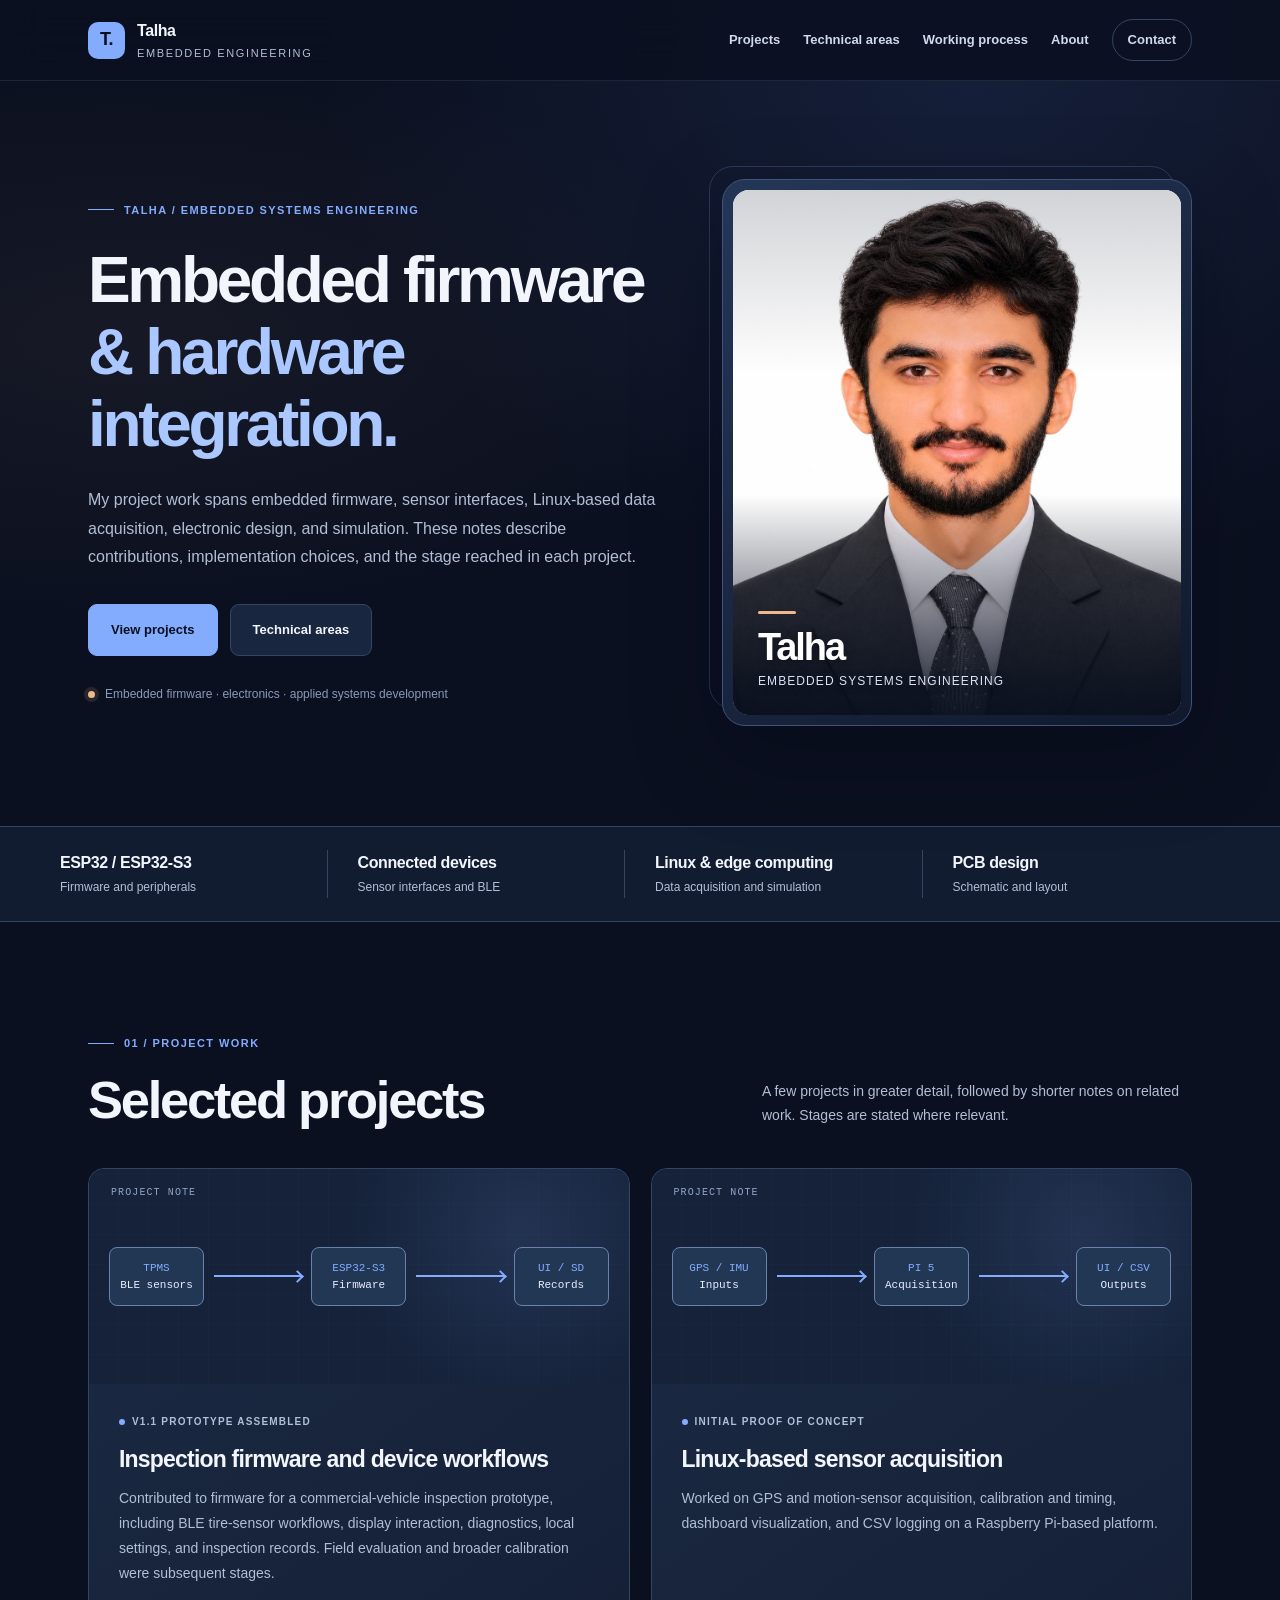
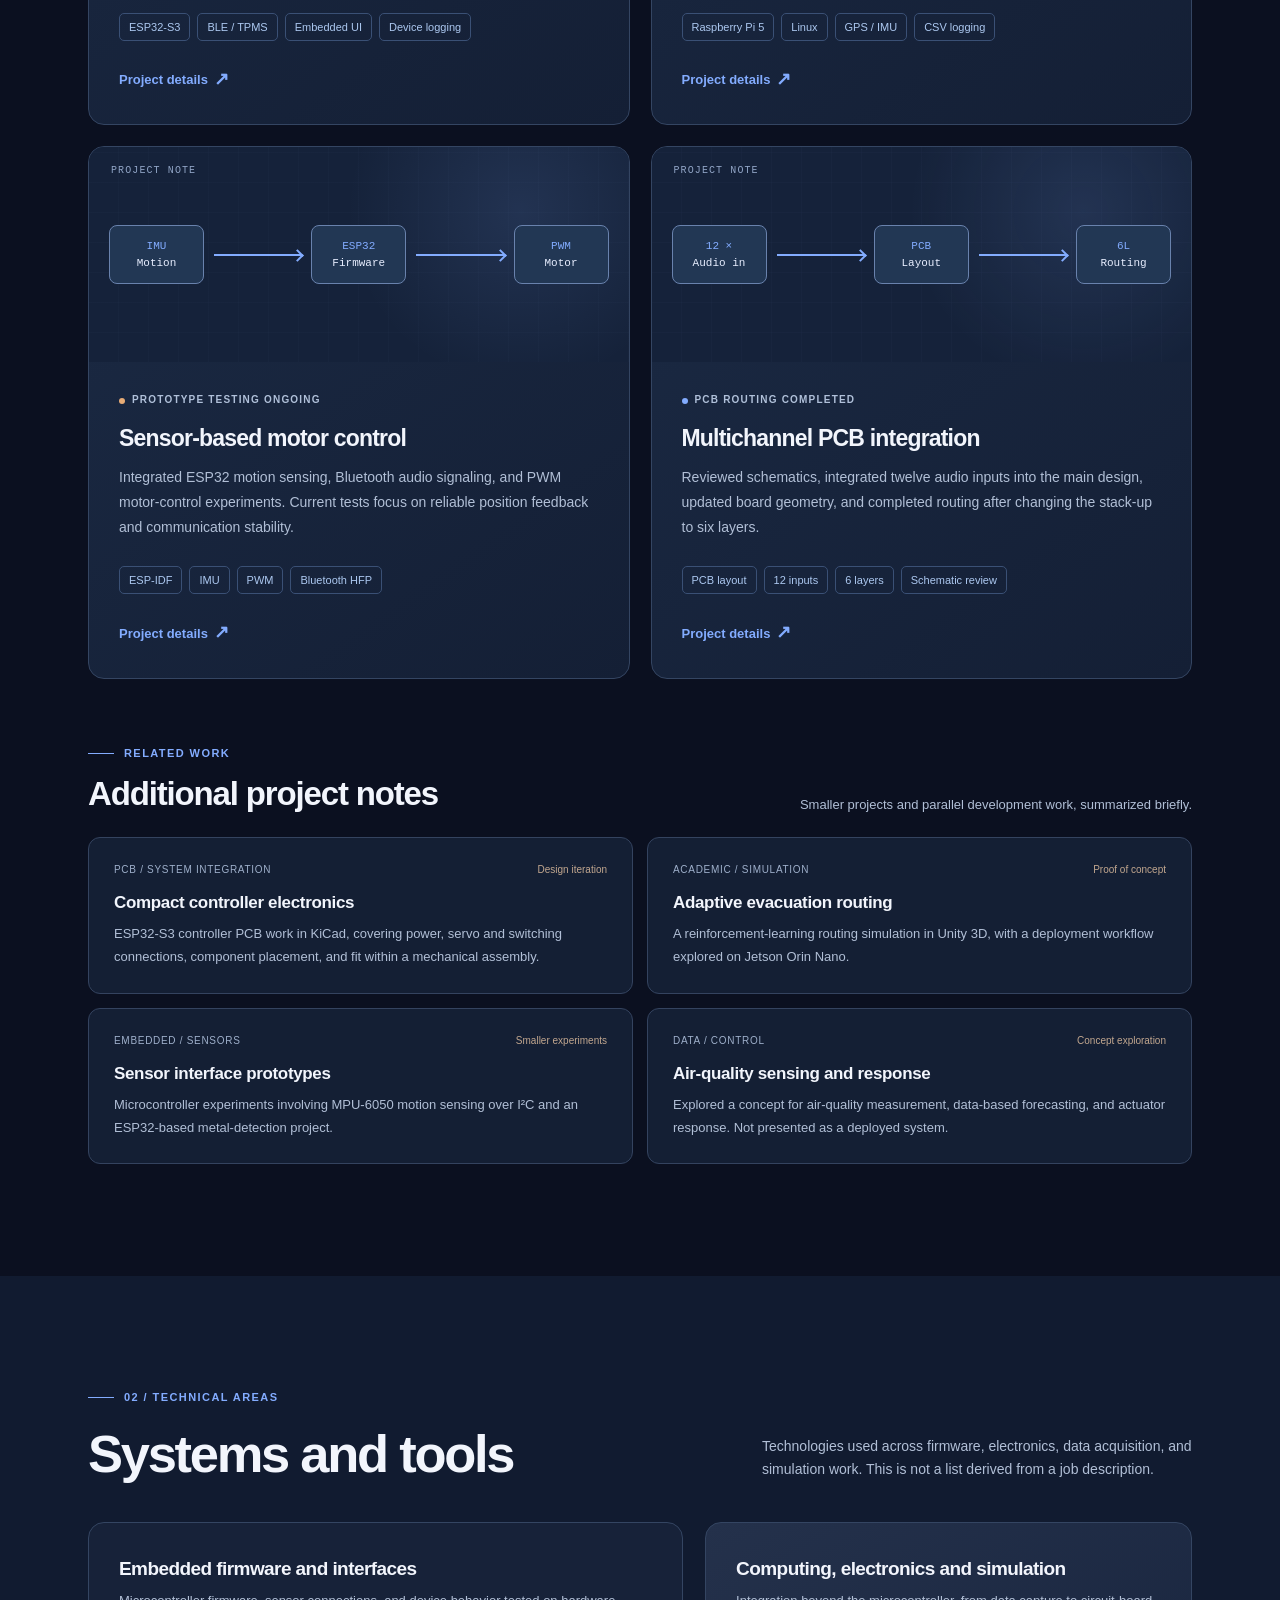
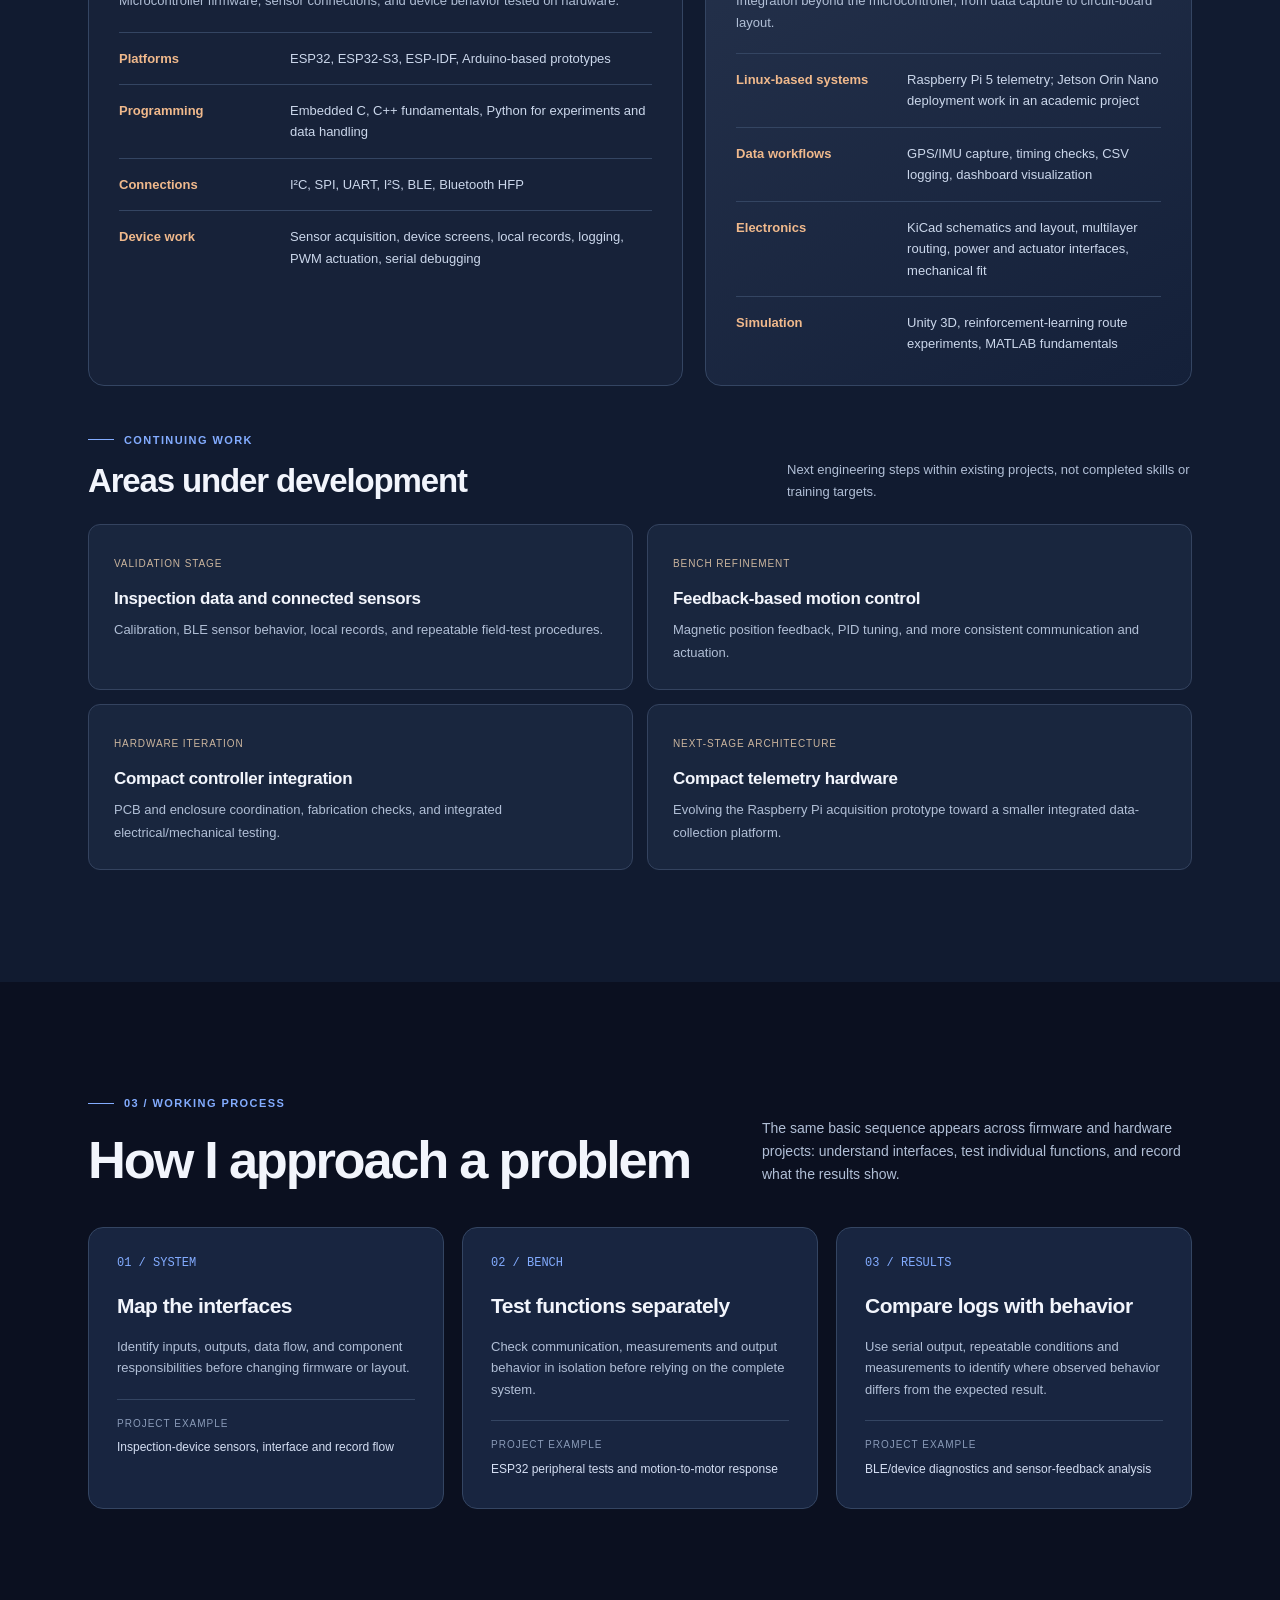
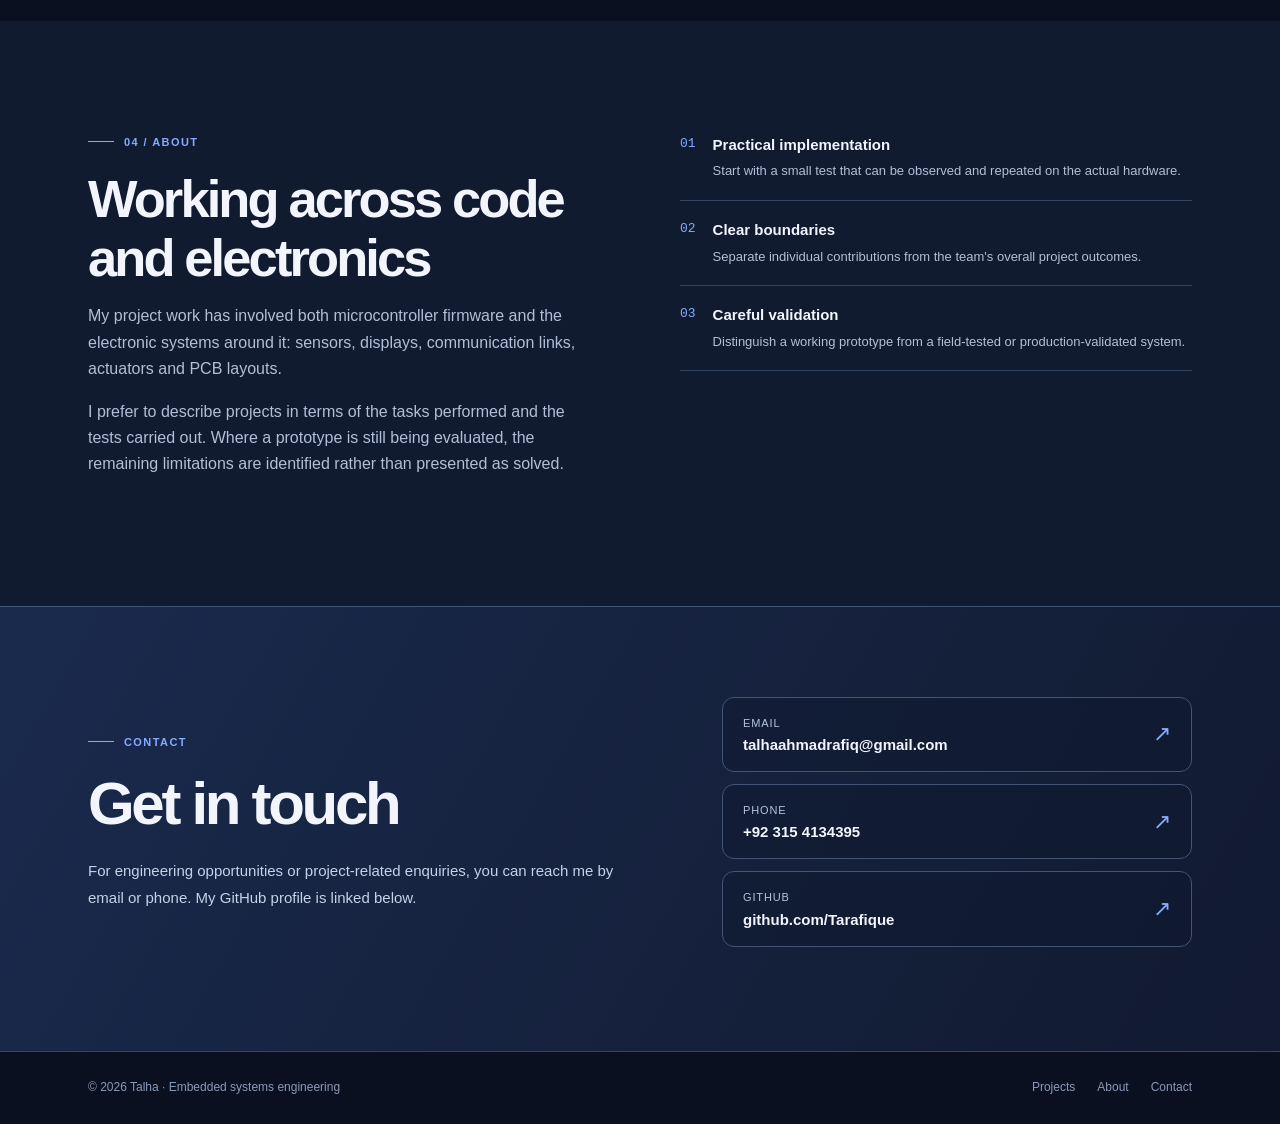
==== commit 13d8ac57: "Add files via upload" ====
--- a/index.html
+++ b/index.html
@@ -11,7 +11,7 @@
  <div class="hero-actions"><a class="btn btn-primary" href="#projects">View projects</a><a class="btn btn-secondary" href="#skills">Technical areas</a></div>
  <div class="hero-note">Embedded firmware · electronics · applied systems development</div>
 </div><figure aria-label="Portrait of Talha" class="hero-portrait"><div class="hero-portrait-frame">
- <img alt="Talha in a formal suit against a white background" decoding="async" fetchpriority="high" height="1254" src="assets/talha-portrait.webp" width="1254"/>
+ <img alt="Talha in a formal suit against a white background" decoding="async" fetchpriority="high" height="1254" src="talha-portrait.webp" width="1254"/>
  <figcaption class="hero-portrait-caption"><span aria-hidden="true" class="hero-portrait-rule"></span><span class="hero-portrait-name">Talha</span><span class="hero-portrait-role">Embedded Systems Engineering</span></figcaption>
 </div></figure></div></section>
 <section class="strip"><div class="container strip-grid">
@@ -66,6 +66,28 @@
 <div class="principle"><div class="number">02</div><div><h4>Clear boundaries</h4><p>Separate individual contributions from the team's overall project outcomes.</p></div></div>
 <div class="principle"><div class="number">03</div><div><h4>Careful validation</h4><p>Distinguish a working prototype from a field-tested or production-validated system.</p></div></div>
 </div></div></section>
-<section class="contact" id="contact"><div class="container contact-inner"><div><div class="eyebrow">Contact</div><h2>Contact details</h2><p>For project discussions or engineering opportunities, contact information can be included here before the site is published.</p><p class="fineprint">Add a verified email address and repository links in this section before sharing the site publicly.</p></div></div></section>
+<section class="contact" id="contact">
+  <div class="container contact-inner">
+    <div class="contact-copy">
+      <div class="eyebrow">Contact</div>
+      <h2>Get in touch</h2>
+      <p>For engineering opportunities or project-related enquiries, you can reach me by email or phone. My GitHub profile is linked below.</p>
+    </div>
+    <div class="contact-details" aria-label="Contact details">
+      <a class="contact-item" href="mailto:talhaahmadrafiq@gmail.com">
+        <span class="contact-item-text"><span class="contact-item-label">Email</span><span class="contact-item-value">talhaahmadrafiq@gmail.com</span></span>
+        <span class="contact-item-arrow" aria-hidden="true">↗</span>
+      </a>
+      <a class="contact-item" href="tel:+923154134395">
+        <span class="contact-item-text"><span class="contact-item-label">Phone</span><span class="contact-item-value">+92 315 4134395</span></span>
+        <span class="contact-item-arrow" aria-hidden="true">↗</span>
+      </a>
+      <a class="contact-item" href="https://github.com/Tarafique" target="_blank" rel="noopener noreferrer">
+        <span class="contact-item-text"><span class="contact-item-label">GitHub</span><span class="contact-item-value">github.com/Tarafique</span></span>
+        <span class="contact-item-arrow" aria-hidden="true">↗</span>
+      </a>
+    </div>
+  </div>
+</section>
 </main>
 <footer class="site-footer"><div class="container footer-grid"><span>© <span id="year">2026</span> Talha · Embedded systems engineering</span><div class="footer-links"><a href="index.html#projects">Projects</a><a href="index.html#about">About</a><a href="index.html#contact">Contact</a></div></div></footer><script>document.getElementById('year').textContent=new Date().getFullYear()</script></body></html>
--- a/styles.css
+++ b/styles.css
@@ -65,3 +65,17 @@
 .focus-state{display:inline-block;color:#cbb59e;font-size:10px;letter-spacing:.09em;text-transform:uppercase}
 .focus-item h4{margin-top:13px}
 @media(max-width:680px){.other-work-heading,.focus-heading{display:block;margin-top:44px}.other-work-heading p,.focus-heading p{margin-top:12px}.other-work-grid,.focus-grid{grid-template-columns:1fr}.other-work-card,.focus-item{padding:21px}}
+
+/* Public contact section — clear contact links instead of placeholder copy */
+.contact-inner{align-items:center}
+.contact-copy{flex:1;min-width:0;max-width:565px}
+.contact-copy p{line-height:1.8;font-size:15px;margin:0}
+.contact-details{display:grid;gap:12px;width:min(100%,470px);flex-shrink:0}
+.contact-item{display:flex;align-items:center;justify-content:space-between;gap:20px;padding:16px 20px;border:1px solid #435477;background:rgba(10,19,37,.26);border-radius:12px;color:var(--ink);transition:border-color .2s,background .2s}
+.contact-item:hover,.contact-item:focus-visible{border-color:var(--accent);background:rgba(131,172,255,.08);color:var(--ink)}
+.contact-item-text{display:flex;flex-direction:column;min-width:0;gap:3px}
+.contact-item-label{font-size:11px;color:#b3c3de;letter-spacing:.08em;text-transform:uppercase}
+.contact-item-value{font-size:15px;font-weight:600;line-height:1.35;overflow-wrap:anywhere}
+.contact-item-arrow{color:var(--accent);font-size:22px;flex-shrink:0}
+@media(max-width:950px){.contact-inner{align-items:start;flex-direction:column}.contact-details{width:100%;max-width:640px}}
+@media(max-width:680px){.contact-item{padding:15px 16px}.contact-item-value{font-size:14px}.contact-copy p{font-size:14px}}
